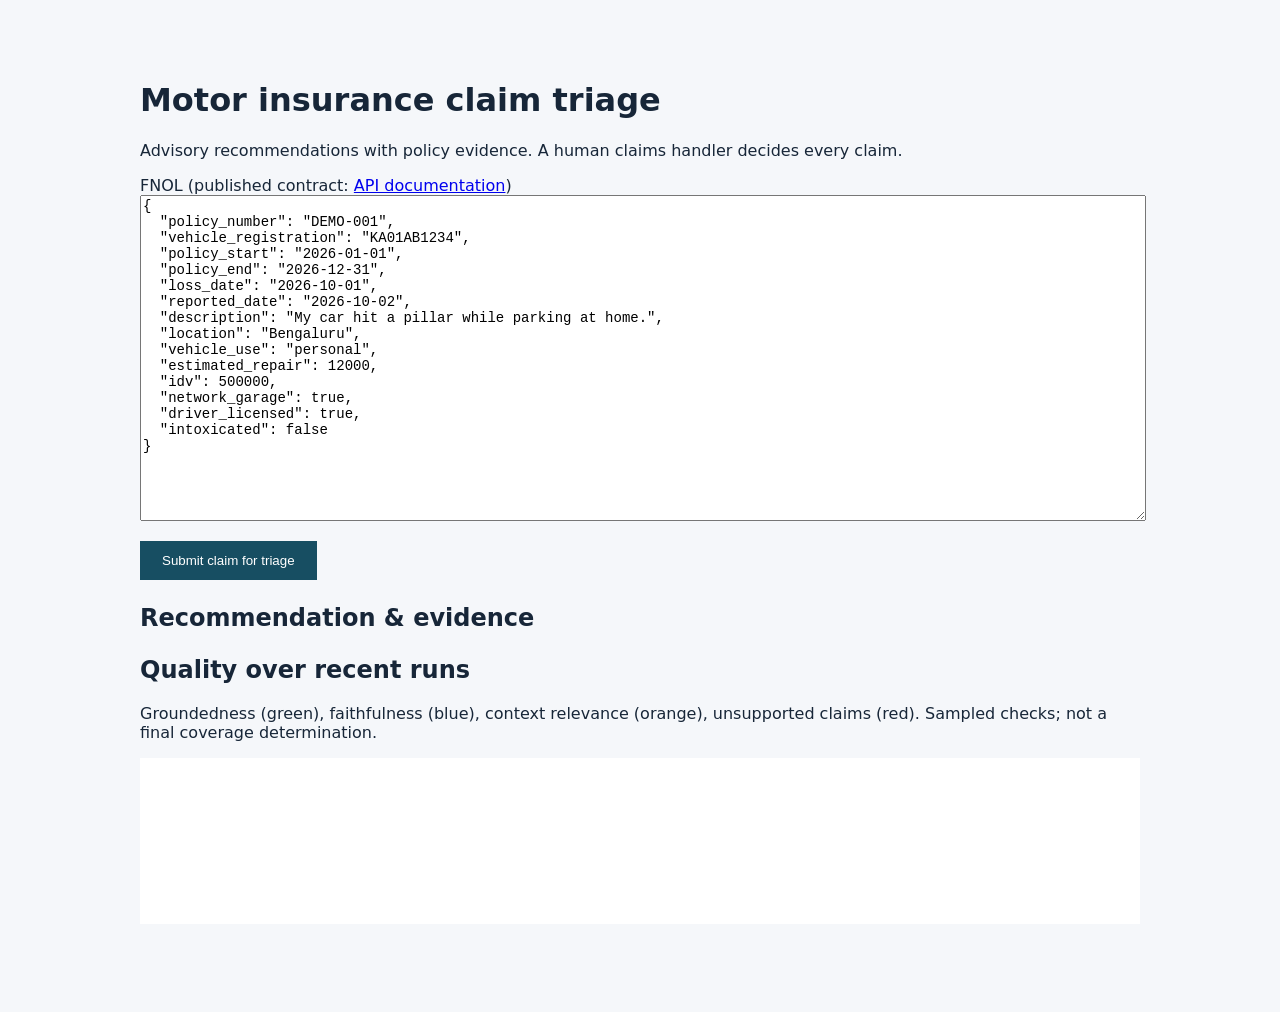
==== frontend/index.html @ d3ce2128 "Implement motor claim triage, independent safety checks and worker readiness" ====
<!doctype html><html lang="en"><meta charset="utf-8"><meta name="viewport" content="width=device-width,initial-scale=1">
<title>Motor claim triage</title><style>body{font:16px system-ui;max-width:1000px;margin:40px auto;background:#f5f7fa;color:#172638;padding:20px}textarea{width:100%;height:320px;font:14px monospace}button{padding:12px 22px;background:#174e62;color:white;border:0;cursor:pointer}pre{white-space:pre-wrap;overflow-wrap:anywhere;background:white;padding:20px}section{margin:24px 0}canvas{background:white;width:100%}</style>
<h1>Motor insurance claim triage</h1><p>Advisory recommendations with policy evidence. A human claims handler decides every claim.</p>
<label for="input">FNOL (published contract: <a href="/docs">API documentation</a>)</label><textarea id="input"></textarea><p><button id="submit">Submit claim for triage</button> <span id="status" role="status"></span></p>
<section><h2>Recommendation & evidence</h2><div id="result"></div></section><section><h2>Quality over recent runs</h2><p>Groundedness (green), faithfulness (blue), context relevance (orange), unsupported claims (red). Sampled checks; not a final coverage determination.</p><canvas id="chart" width="900" height="150"></canvas><p id="feedbackStats"></p></section>
<script>
const $=x=>document.getElementById(x);let current;
$('input').value=JSON.stringify({policy_number:'DEMO-001',vehicle_registration:'KA01AB1234',policy_start:'2026-01-01',policy_end:'2026-12-31',loss_date:'2026-10-01',reported_date:'2026-10-02',description:'My car hit a pillar while parking at home.',location:'Bengaluru',vehicle_use:'personal',estimated_repair:12000,idv:500000,network_garage:true,driver_licensed:true,intoxicated:false},null,2);
function text(tag,value,parent){let node=document.createElement(tag);node.textContent=value;parent.append(node);return node}
async function refresh(){try{let data=await(await fetch('/quality')).json();let c=$('chart').getContext('2d');c.clearRect(0,0,900,150);for(let [key,color] of [['groundedness','#168570'],['faithfulness','#245bb0'],['context_relevance','#c87438'],['hallucination_rate','#be3b46']]){c.beginPath();c.strokeStyle=color;let active=false;data.points.forEach((p,i)=>{let value=p.quality?.[key];if(value==null){active=false;return}let x=15+i*870/Math.max(1,data.points.length-1),y=140-Math.max(0,Math.min(1,value))*125;if(active)c.lineTo(x,y);else c.moveTo(x,y);c.fillStyle=color;c.fillRect(x-2,y-2,4,4);active=true});c.stroke()}$('feedbackStats').textContent=`Feedback: ${data.satisfactory}/${data.feedback_count} satisfactory. ${data.points.filter(p=>p.quality?.sampled).length} runs sampled for independent quality checks.`}catch(e){}}
function render(result){let root=$('result');root.replaceChildren();text('h3',result.coverage_position+' | '+result.queue,root);text('p',result.reason,root);text('p',result.escalation||'Human review required',root);result.citations.forEach(c=>{text('h4',`${c.document}, PDF page ${c.page} (${c.clause_id})`,root);text('blockquote',c.quote,root)});text('p',`Verified: ${result.verified}; prompt ${result.prompt_version}`,root);let a=text('a','Inspect complete run trace',root);a.href='/runs/'+current+'/trace';let b=text('button','Mark satisfactory',root);b.onclick=()=>sendFeedback(true);let d=text('button','Needs improvement',root);d.onclick=()=>sendFeedback(false)}
async function sendFeedback(satisfactory){let reason=prompt('Reason (at least three characters)');if(!reason)return;let r=await fetch('/runs/'+current+'/feedback',{method:'POST',headers:{'Content-Type':'application/json'},body:JSON.stringify({satisfactory,reason})});$('status').textContent=r.ok?'Feedback saved':'Feedback rejected';refresh()}
$('submit').onclick=async()=>{let button=$('submit');button.disabled=true;try{let body=JSON.parse($('input').value);let response=await fetch('/runs',{method:'POST',headers:{'Content-Type':'application/json'},body:JSON.stringify(body)});let run=await response.json();if(!response.ok)throw Error(JSON.stringify(run));current=run.run_id;for(let i=0;i<300;i++){let item=await(await fetch(run.poll_path)).json();$('status').textContent=item.status+' | '+current;if(['completed','escalated'].includes(item.status)){render(item.result);refresh();return}await new Promise(r=>setTimeout(r,700))}throw Error('Polling timed out; inspect run status later.')}catch(e){$('status').textContent=e.message}finally{button.disabled=false}};refresh();setInterval(refresh,10000);
</script></html>
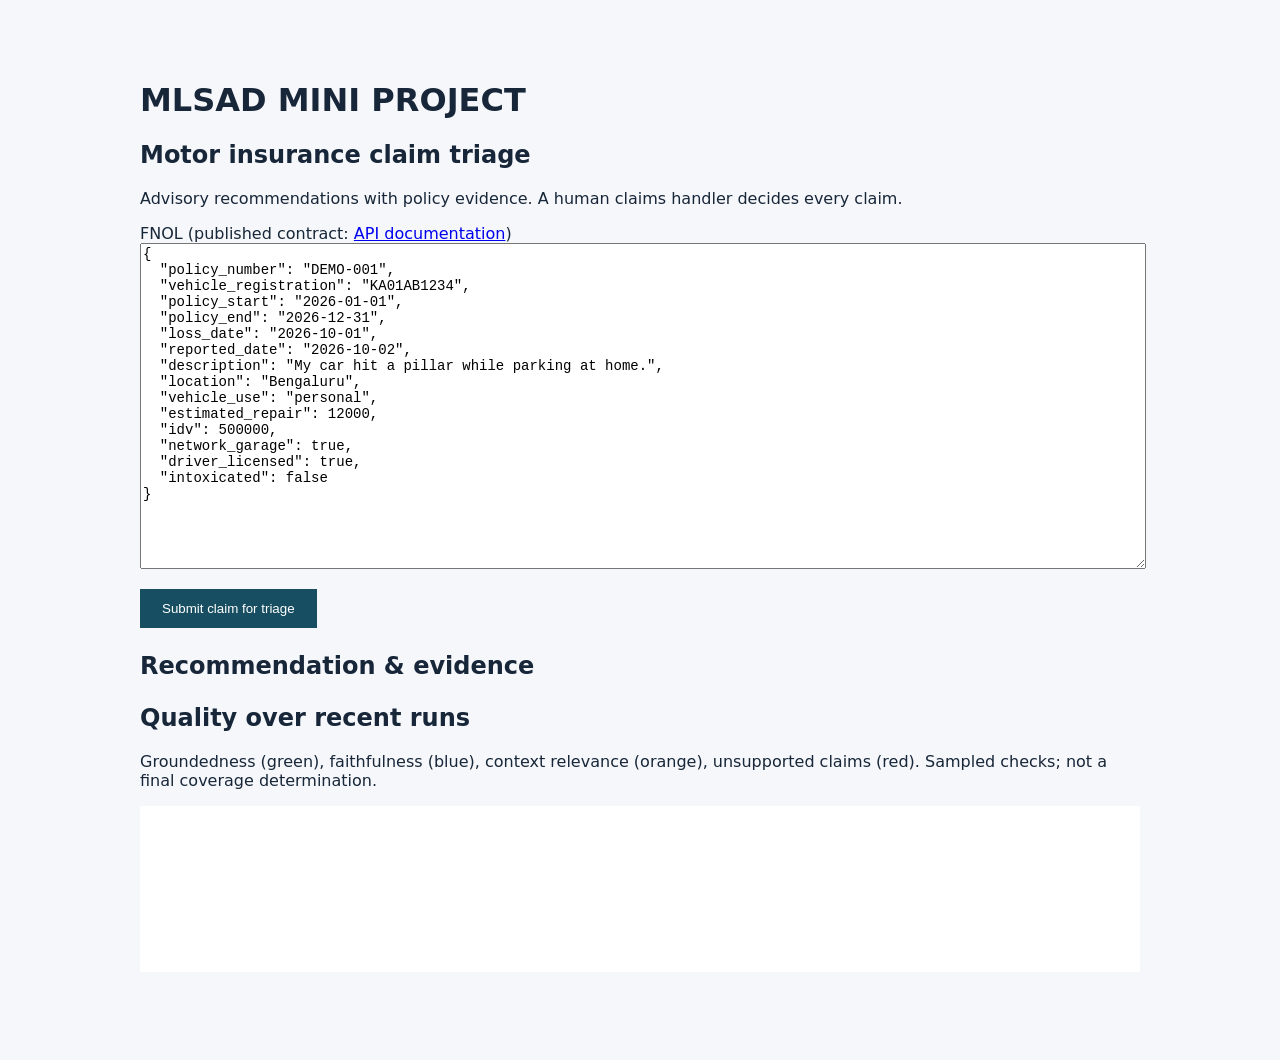
==== commit b2b643c1: "Refine planner v3 and preserve complete clauses for independent NLI" ====
--- a/frontend/index.html
+++ b/frontend/index.html
@@ -1,10 +1,11 @@
 <!doctype html><html lang="en"><meta charset="utf-8"><meta name="viewport" content="width=device-width,initial-scale=1">
-<title>Motor claim triage</title><style>body{font:16px system-ui;max-width:1000px;margin:40px auto;background:#f5f7fa;color:#172638;padding:20px}textarea{width:100%;height:320px;font:14px monospace}button{padding:12px 22px;background:#174e62;color:white;border:0;cursor:pointer}pre{white-space:pre-wrap;overflow-wrap:anywhere;background:white;padding:20px}section{margin:24px 0}canvas{background:white;width:100%}</style>
-<h1>Motor insurance claim triage</h1><p>Advisory recommendations with policy evidence. A human claims handler decides every claim.</p>
+<title>MLSAD MINI PROJECT - Motor claim triage</title><style>body{font:16px system-ui;max-width:1000px;margin:40px auto;background:#f5f7fa;color:#172638;padding:20px}textarea{width:100%;height:320px;font:14px monospace}button{padding:12px 22px;background:#174e62;color:white;border:0;cursor:pointer}pre{white-space:pre-wrap;overflow-wrap:anywhere;background:white;padding:20px}section{margin:24px 0}canvas{background:white;width:100%}</style>
+<h1>MLSAD MINI PROJECT</h1><h2>Motor insurance claim triage</h2><p>Advisory recommendations with policy evidence. A human claims handler decides every claim.</p><p id="mode"></p>
 <label for="input">FNOL (published contract: <a href="/docs">API documentation</a>)</label><textarea id="input"></textarea><p><button id="submit">Submit claim for triage</button> <span id="status" role="status"></span></p>
 <section><h2>Recommendation & evidence</h2><div id="result"></div></section><section><h2>Quality over recent runs</h2><p>Groundedness (green), faithfulness (blue), context relevance (orange), unsupported claims (red). Sampled checks; not a final coverage determination.</p><canvas id="chart" width="900" height="150"></canvas><p id="feedbackStats"></p></section>
 <script>
 const $=x=>document.getElementById(x);let current;
+fetch('/health').then(r=>r.json()).then(s=>$('mode').textContent=s.planner_mode==='live'?'Real local-model planner active':'Deterministic model stub active for system testing');
 $('input').value=JSON.stringify({policy_number:'DEMO-001',vehicle_registration:'KA01AB1234',policy_start:'2026-01-01',policy_end:'2026-12-31',loss_date:'2026-10-01',reported_date:'2026-10-02',description:'My car hit a pillar while parking at home.',location:'Bengaluru',vehicle_use:'personal',estimated_repair:12000,idv:500000,network_garage:true,driver_licensed:true,intoxicated:false},null,2);
 function text(tag,value,parent){let node=document.createElement(tag);node.textContent=value;parent.append(node);return node}
 async function refresh(){try{let data=await(await fetch('/quality')).json();let c=$('chart').getContext('2d');c.clearRect(0,0,900,150);for(let [key,color] of [['groundedness','#168570'],['faithfulness','#245bb0'],['context_relevance','#c87438'],['hallucination_rate','#be3b46']]){c.beginPath();c.strokeStyle=color;let active=false;data.points.forEach((p,i)=>{let value=p.quality?.[key];if(value==null){active=false;return}let x=15+i*870/Math.max(1,data.points.length-1),y=140-Math.max(0,Math.min(1,value))*125;if(active)c.lineTo(x,y);else c.moveTo(x,y);c.fillStyle=color;c.fillRect(x-2,y-2,4,4);active=true});c.stroke()}$('feedbackStats').textContent=`Feedback: ${data.satisfactory}/${data.feedback_count} satisfactory. ${data.points.filter(p=>p.quality?.sampled).length} runs sampled for independent quality checks.`}catch(e){}}
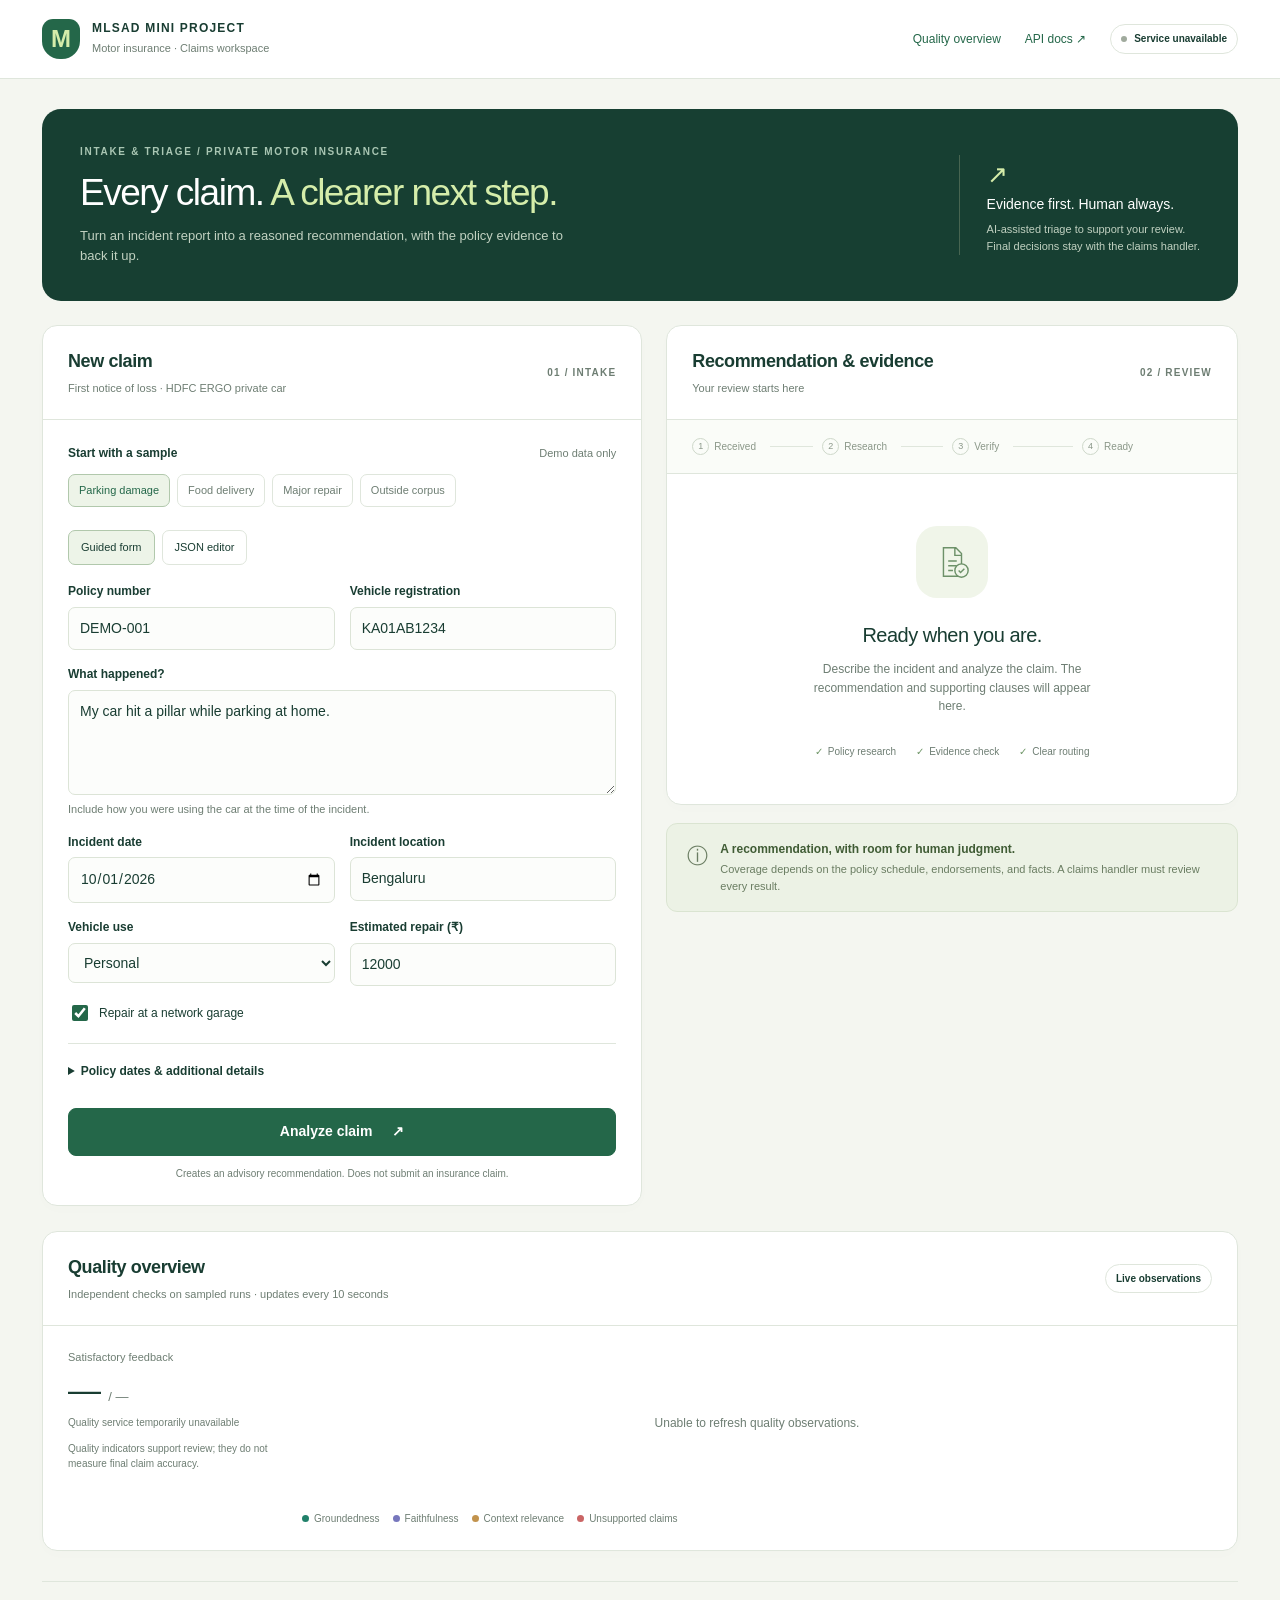
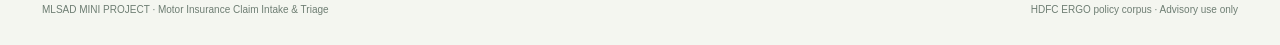
==== commit c8e65396: "Redesign claims workspace with guided intake and evidence review" ====
--- a/frontend/index.html
+++ b/frontend/index.html
@@ -1,15 +1,40 @@
-<!doctype html><html lang="en"><meta charset="utf-8"><meta name="viewport" content="width=device-width,initial-scale=1">
-<title>MLSAD MINI PROJECT - Motor claim triage</title><style>body{font:16px system-ui;max-width:1000px;margin:40px auto;background:#f5f7fa;color:#172638;padding:20px}textarea{width:100%;height:320px;font:14px monospace}button{padding:12px 22px;background:#174e62;color:white;border:0;cursor:pointer}pre{white-space:pre-wrap;overflow-wrap:anywhere;background:white;padding:20px}section{margin:24px 0}canvas{background:white;width:100%}</style>
-<h1>MLSAD MINI PROJECT</h1><h2>Motor insurance claim triage</h2><p>Advisory recommendations with policy evidence. A human claims handler decides every claim.</p><p id="mode"></p>
-<label for="input">FNOL (published contract: <a href="/docs">API documentation</a>)</label><textarea id="input"></textarea><p><button id="submit">Submit claim for triage</button> <span id="status" role="status"></span></p>
-<section><h2>Recommendation & evidence</h2><div id="result"></div></section><section><h2>Quality over recent runs</h2><p>Groundedness (green), faithfulness (blue), context relevance (orange), unsupported claims (red). Sampled checks; not a final coverage determination.</p><canvas id="chart" width="900" height="150"></canvas><p id="feedbackStats"></p></section>
+<!doctype html>
+<html lang="en"><head><meta charset="utf-8"><meta name="viewport" content="width=device-width,initial-scale=1"><title>Claims workspace · MLSAD MINI PROJECT</title>
+<style>
+:root{--ink:#193d32;--muted:#6e7e73;--line:#dfe6dc;--green:#246749;--paper:#f4f6f0;--lime:#d5edaa}*{box-sizing:border-box}body{margin:0;background:var(--paper);color:var(--ink);font:14px/1.55 'Segoe UI',Arial,sans-serif}button,input,select,textarea{font:inherit}button,a,input,select,textarea,summary{outline-offset:4px}button{cursor:pointer}button:disabled{cursor:wait;opacity:.6}a{color:var(--green)}[hidden]{display:none!important}.shell{max-width:1420px;margin:auto;padding:0 42px}header{background:white;border-bottom:1px solid var(--line)}.topbar{height:78px;display:flex;align-items:center;justify-content:space-between;gap:18px}.brand{display:flex;align-items:center;gap:12px;text-decoration:none;color:var(--ink)}.mark{height:40px;width:38px;border-radius:11px 11px 18px 18px;background:var(--green);color:var(--lime);display:grid;place-items:center;font-size:24px;font-weight:700}.brand strong{display:block;letter-spacing:1.2px;font-size:12px}.brand small{font-size:11px;color:var(--muted)}nav{display:flex;gap:24px;align-items:center}nav a{text-decoration:none;font-size:12px}.badge{display:inline-flex;align-items:center;gap:7px;padding:6px 10px;border:1px solid var(--line);border-radius:30px;font-size:10px;font-weight:600;white-space:nowrap}.dot{width:6px;height:6px;border-radius:50%;background:#a0aa9d}.online .dot{background:#2b9167;box-shadow:0 0 0 3px #e7f3e5}.hero{background:#173f32;color:white;padding:35px 38px;border-radius:19px;margin:30px 0 24px;display:flex;justify-content:space-between;gap:24px}.eyebrow{font-size:10px;font-weight:600;letter-spacing:1.7px;color:#a9c6b3;text-transform:uppercase}.hero h1{font-size:37px;font-weight:500;line-height:1.15;letter-spacing:-1.5px;margin:12px 0}.hero h1 em{font-style:normal;color:var(--lime)}.hero p{max-width:500px;font-size:13px;color:#c1d1c1;margin:0}.hero-note{border-left:1px solid #476551;padding-left:27px;align-self:center;max-width:250px}.hero-note span{font-size:25px;color:var(--lime);display:block}.hero-note strong{font-weight:500}.hero-note p{font-size:11px;margin-top:6px}.workspace{display:grid;grid-template-columns:minmax(0,1.05fr) minmax(0,1fr);gap:24px;align-items:start}.card{border:1px solid var(--line);background:#fff;border-radius:15px;overflow:hidden;box-shadow:0 4px 15px #173f3203}.card-head{padding:22px 25px;display:flex;justify-content:space-between;align-items:center;gap:12px;border-bottom:1px solid var(--line)}h2{font-size:18px;letter-spacing:-.4px;font-weight:600;margin:0}.card-head p{font-size:11px;color:var(--muted);margin:4px 0 0}.step-label{font-size:10px;color:var(--muted);letter-spacing:1.2px;font-weight:600;white-space:nowrap}.body{padding:24px 25px}.label-row{display:flex;justify-content:space-between;gap:10px;align-items:center;font-size:12px;margin-bottom:11px}.label-row span,.helper{font-size:11px;color:var(--muted)}.samples{display:flex;flex-wrap:wrap;gap:7px;margin-bottom:23px}.chip{font-size:11px;border:1px solid var(--line);background:#fff;color:var(--muted);border-radius:7px;padding:7px 10px}.chip:hover,.chip[aria-pressed=true]{color:var(--green);background:#edf4e8;border-color:#b1c8ac}.modes{display:flex;gap:7px;margin-bottom:17px}.secondary{padding:8px 12px;font-size:11px;border:1px solid var(--line);background:white;color:var(--ink);border-radius:7px}.secondary:hover,.secondary[aria-pressed=true]{background:#edf4e8;border-color:#b1c8ac}.grid{display:grid;grid-template-columns:1fr 1fr;gap:15px}.field{display:flex;flex-direction:column;gap:6px;min-width:0}.full{grid-column:1/-1}.field label{font-size:12px;font-weight:600}.field input,.field textarea,.field select{width:100%;min-width:0;border:1px solid #dce4d7;border-radius:7px;background:#fcfdfb;padding:10px 11px;color:var(--ink)}.field input:focus,.field textarea:focus,.field select:focus{outline:2px solid #d5e6cc;outline-offset:1px;border-color:#75a077}.field textarea{resize:vertical;min-height:105px}.field input[type=number]{appearance:textfield}fieldset{border:0;padding:0;margin:0;min-width:0}fieldset:disabled{opacity:.7}.check{display:flex;align-items:center;gap:8px;font-size:12px;margin-top:16px}.check input{accent-color:var(--green);width:16px;height:16px}.details{border-top:1px solid var(--line);margin-top:19px;padding-top:15px}.details summary{font-size:12px;font-weight:600;cursor:pointer;padding:3px 0}.details[open] summary{margin-bottom:16px}.primary{border:1px solid var(--green);background:var(--green);border-radius:8px;color:white;font-weight:600;padding:12px 18px}.primary:hover{background:#164d34}.submit-row{margin-top:24px}.submit-row button{width:100%;display:flex;align-items:center;justify-content:center;gap:20px}.submit-note{font-size:10px;color:var(--muted);text-align:center;margin:10px 0 0}.right{display:grid;gap:18px}.stages{display:flex;padding:18px 25px;border-bottom:1px solid var(--line);background:#fafcf8}.stage{flex:1;display:flex;align-items:center;gap:5px;font-size:10px;color:#8a9788}.stage:not(:last-child):after{content:'';flex:1;height:1px;background:var(--line);margin:0 9px}.stage i{border:1px solid #ced8ca;border-radius:50%;height:17px;width:17px;font-style:normal;display:grid;place-items:center;font-size:9px;flex-shrink:0}.stage.active{color:var(--green);font-weight:600}.stage.active i{background:var(--green);border-color:var(--green);color:white}.empty{text-align:center;padding:52px 25px 44px}.empty-icon{height:72px;width:72px;background:#f0f5e9;color:#6d9169;border-radius:21px;display:grid;place-items:center;margin:0 auto 22px}.empty-icon svg{height:38px;width:38px}.empty h3{font-size:20px;font-weight:500;letter-spacing:-.5px;margin:0 0 9px}.empty p{font-size:12px;color:var(--muted);max-width:280px;margin:auto}.empty-steps{display:flex;justify-content:center;gap:20px;font-size:10px;color:var(--muted);margin-top:28px}.empty-steps span:before{content:'✓';color:#6e9566;margin-right:5px}.advisory{border:1px solid #dae4d1;background:#ecf2e5;border-radius:11px;padding:16px 20px;display:flex;gap:12px;font-size:11px;color:#6a7d62}.advisory b{display:block;color:#405c35;font-size:12px;margin-bottom:3px}.advisory>span{font-size:21px}.error{margin-top:18px;border:1px solid #e5c9c0;background:#fff5f0;padding:13px;border-radius:8px;color:#9d4436;font-size:12px;overflow-wrap:anywhere}.error ul{padding-left:17px;margin-bottom:0}.progress{background:#f0f5e9;border:1px solid #dce6d1;border-radius:8px;padding:14px;margin-bottom:17px}.progress-top{display:flex;justify-content:space-between;gap:10px;font-size:12px}.progress small{font-size:11px;color:var(--muted);display:block;margin-top:6px}.loader{height:3px;background:#dde7d4;border-radius:5px;margin-top:12px;overflow:hidden}.loader:after{content:'';height:100%;width:35%;display:block;background:var(--green);animation:travel 1.8s ease-in-out infinite}@keyframes travel{from{transform:translateX(-110%)}to{transform:translateX(390%)}}.run-id{font:10px/1.6 Consolas,monospace;color:var(--muted);overflow-wrap:anywhere;margin-bottom:18px}.result-title{display:flex;justify-content:space-between;align-items:center;gap:10px;margin-bottom:16px}.result-title h3{font-size:25px;font-weight:500;letter-spacing:-.9px;margin:0}.pill{font-size:10px;font-weight:600;padding:5px 8px;border-radius:6px;color:#3f7344;background:#ecf5e6;white-space:nowrap}.pill.warning{background:#fff0d9;color:#98611b}.result-summary{font-size:13px;color:var(--muted);margin-bottom:18px}.route{display:flex;justify-content:space-between;align-items:center;background:#f6f9f2;border:1px solid #dce5d6;border-radius:9px;padding:15px 17px;margin-bottom:23px}.route small{font-size:9px;letter-spacing:.9px;color:var(--muted);display:block;margin-bottom:4px}.route strong{font-size:16px;font-weight:600}.route>span{font-size:25px;color:var(--green)}.citation{border:1px solid var(--line);padding:12px 14px;border-radius:8px;margin-top:9px}.citation summary{cursor:pointer;display:flex;gap:10px;align-items:center;list-style:none}.citation summary:after{content:'+';margin-left:auto;color:var(--muted)}.citation[open] summary:after{content:'−'}.page{height:34px;width:29px;flex-shrink:0;background:#f0f4e9;display:grid;place-items:center;border-radius:5px;font-size:12px;color:var(--green)}.source{font-size:11px;font-weight:600;overflow-wrap:anywhere}.source small{display:block;font-size:10px;color:var(--muted);font-weight:400}.citation blockquote{font-size:12px;line-height:1.8;color:#60715b;margin:16px 0 4px;border-left:2px solid #b8cfaa;padding-left:12px}.review-note{border-radius:8px;padding:13px 15px;background:#fff8e9;color:#7b6839;font-size:12px;margin-top:18px}.meta{display:flex;justify-content:space-between;gap:10px;font-size:10px;color:var(--muted);margin:18px 0}.feedback{border-top:1px solid var(--line);padding-top:18px}.feedback h4{font-size:12px;margin:0 0 11px}.options{display:flex;gap:8px;margin-bottom:12px}.feedback textarea{min-height:65px}.feedback .primary{font-size:11px;padding:8px 12px;margin-top:10px}#feedback-message{font-size:12px;margin-top:10px}.quality{margin:25px 0 30px}.quality-body{display:grid;grid-template-columns:210px minmax(0,1fr);gap:24px;padding:23px 25px}.metric-label{font-size:11px;color:var(--muted)}.metric-big{font-size:33px;line-height:1.3;letter-spacing:-1px;margin:3px 0}.metric-big small{font-size:13px;color:var(--muted);letter-spacing:0}.metric-sub{font-size:10px;color:var(--muted)}.chart-wrap{position:relative;min-width:0}canvas{display:block;width:100%;height:150px}.legend{display:flex;flex-wrap:wrap;gap:13px;font-size:10px;color:var(--muted);margin-top:12px}.legend span:before{content:'';display:inline-block;width:7px;height:7px;border-radius:50%;background:var(--c);margin-right:5px}.chart-empty{position:absolute;inset:0 0 30px;display:grid;place-items:center;background:#ffffffe6;font-size:12px;color:var(--muted);text-align:center;padding:20px}footer{border-top:1px solid var(--line);padding:20px 0 28px;display:flex;justify-content:space-between;gap:15px;color:var(--muted);font-size:10px}#input{font:12px/1.65 Consolas,monospace;min-height:450px}#resume{margin-top:12px}@media(min-width:1200px){.right{position:sticky;top:20px}}@media(max-width:900px){.shell{padding:0 24px}.workspace{grid-template-columns:1fr}.hero-note{display:none}.hero{padding:28px}.hero h1{font-size:33px}.quality-body{grid-template-columns:155px minmax(0,1fr)}}@media(max-width:520px){.shell{padding:0 15px}.topbar{height:70px}nav a{display:none}.brand strong{font-size:10px}.brand small{font-size:10px}.badge{font-size:9px}.hero{padding:24px;margin-top:20px}.hero h1{font-size:29px}.hero p{font-size:12px}.card-head,.body{padding:20px}.quality-body{grid-template-columns:1fr;padding:20px}.stages{padding:16px 20px}.empty{padding:35px 20px}.empty-steps{gap:12px}.result-title h3{font-size:22px}footer{flex-direction:column;gap:5px}}@media(prefers-reduced-motion:reduce){*{animation:none!important;transition:none!important}}
+</style></head><body>
+<header><div class="shell topbar"><a class="brand" href="/" aria-label="Claims workspace home"><span class="mark">M</span><span><strong>MLSAD MINI PROJECT</strong><small>Motor insurance · Claims workspace</small></span></a><nav aria-label="Main navigation"><a href="#quality">Quality overview</a><a href="/docs" target="_blank" rel="noopener">API docs ↗</a><span class="badge" id="mode"><span class="dot"></span><span id="mode-text">Connecting…</span></span></nav></div></header>
+<main class="shell"><section class="hero"><div><div class="eyebrow">Intake & triage / Private motor insurance</div><h1>Every claim. <em>A clearer next step.</em></h1><p>Turn an incident report into a reasoned recommendation, with the policy evidence to back it up.</p></div><div class="hero-note"><span>↗</span><strong>Evidence first. Human always.</strong><p>AI-assisted triage to support your review.<br>Final decisions stay with the claims handler.</p></div></section>
+<div class="workspace"><section class="card"><div class="card-head"><div><h2>New claim</h2><p>First notice of loss · HDFC ERGO private car</p></div><span class="step-label">01 / INTAKE</span></div><div class="body"><div class="label-row"><strong>Start with a sample</strong><span>Demo data only</span></div><div class="samples"><button type="button" class="chip" data-sample="parking" aria-pressed="true">Parking damage</button><button type="button" class="chip" data-sample="delivery" aria-pressed="false">Food delivery</button><button type="button" class="chip" data-sample="surveyor" aria-pressed="false">Major repair</button><button type="button" class="chip" data-sample="outside" aria-pressed="false">Outside corpus</button></div><div class="modes" aria-label="Input mode"><button type="button" class="secondary" id="form-mode" aria-pressed="true">Guided form</button><button type="button" class="secondary" id="json-mode" aria-pressed="false">JSON editor</button></div>
+<form id="claim-form"><fieldset id="claim-fields"><div id="guided"><div class="grid" id="main-fields"></div><label class="check"><input id="network_garage" type="checkbox">Repair at a network garage</label><details class="details" id="additional"><summary>Policy dates & additional details</summary><div class="grid" id="additional-fields"></div><label class="check"><input id="third_party_involved" type="checkbox">Third party involved</label><label class="check"><input id="police_report" type="checkbox">Police report available</label></details></div><div id="raw" class="field" hidden><label for="input">Request JSON</label><textarea id="input" spellcheck="false"></textarea><span class="helper">Advanced input follows the <a href="/docs" target="_blank" rel="noopener">published API contract</a>.</span></div></fieldset><div id="error" class="error" role="alert" hidden></div><div class="submit-row"><button class="primary" id="submit" type="submit"><span id="submit-label">Analyze claim</span><span aria-hidden="true">↗</span></button><p class="submit-note">Creates an advisory recommendation. Does not submit an insurance claim.</p></div></form></div></section>
+<div class="right"><section class="card" id="recommendation"><div class="card-head"><div><h2>Recommendation & evidence</h2><p id="result-subtitle">Your review starts here</p></div><span class="step-label">02 / REVIEW</span></div><div class="stages" aria-label="Run progress"><span class="stage"><i>1</i><span>Received</span></span><span class="stage"><i>2</i><span>Research</span></span><span class="stage"><i>3</i><span>Verify</span></span><span class="stage"><i>4</i><span>Ready</span></span></div><div class="body" id="run-panel" hidden><div class="progress" role="status"><div class="progress-top"><strong id="status">Preparing request…</strong><span id="elapsed">0s</span></div><small id="progress-note">The agents will research the policy and check the evidence.</small><div class="loader" id="loader"></div><button class="secondary" id="resume" type="button" hidden>Check run again</button></div><div class="run-id" id="run-id"></div><div id="result"></div></div><div class="empty" id="empty"><div class="empty-icon"><svg viewBox="0 0 40 40" fill="none" aria-hidden="true"><path d="M11 5h13l6 6v24H11zM23 5v8h7M16 19h9M16 24h9M16 29h5" stroke="currentColor" stroke-width="1.5"/><circle cx="30" cy="29" r="7" fill="#f0f5e9" stroke="currentColor" stroke-width="1.5"/><path d="m27 29 2 2 4-4" stroke="currentColor" stroke-width="1.5"/></svg></div><h3>Ready when you are.</h3><p>Describe the incident and analyze the claim. The recommendation and supporting clauses will appear here.</p><div class="empty-steps"><span>Policy research</span><span>Evidence check</span><span>Clear routing</span></div></div></section><aside class="advisory"><span aria-hidden="true">ⓘ</span><div><b>A recommendation, with room for human judgment.</b>Coverage depends on the policy schedule, endorsements, and facts. A claims handler must review every result.</div></aside></div></div>
+<section class="card quality" id="quality"><div class="card-head"><div><h2>Quality overview</h2><p>Independent checks on sampled runs · updates every 10 seconds</p></div><span class="badge">Live observations</span></div><div class="quality-body"><div><div class="metric-label">Satisfactory feedback</div><div class="metric-big" id="feedback-count">— <small>/ —</small></div><div class="metric-sub" id="feedbackStats">Loading recent observations…</div><p class="metric-sub">Quality indicators support review; they do not measure final claim accuracy.</p></div><div class="chart-wrap"><canvas id="chart" width="900" height="160" role="img" aria-label="Recent sampled quality scores from zero to one"></canvas><div class="chart-empty" id="chart-empty">Waiting for scored runs</div><div class="legend"><span style="--c:#21816a">Groundedness</span><span style="--c:#7777bd">Faithfulness</span><span style="--c:#c2934d">Context relevance</span><span style="--c:#ca6565">Unsupported claims</span></div></div></div></section><footer><span>MLSAD MINI PROJECT · Motor Insurance Claim Intake & Triage</span><span>HDFC ERGO policy corpus · Advisory use only</span></footer></main>
 <script>
-const $=x=>document.getElementById(x);let current;
-fetch('/health').then(r=>r.json()).then(s=>$('mode').textContent=s.planner_mode==='live'?'Real local-model planner active':'Deterministic model stub active for system testing');
-$('input').value=JSON.stringify({policy_number:'DEMO-001',vehicle_registration:'KA01AB1234',policy_start:'2026-01-01',policy_end:'2026-12-31',loss_date:'2026-10-01',reported_date:'2026-10-02',description:'My car hit a pillar while parking at home.',location:'Bengaluru',vehicle_use:'personal',estimated_repair:12000,idv:500000,network_garage:true,driver_licensed:true,intoxicated:false},null,2);
-function text(tag,value,parent){let node=document.createElement(tag);node.textContent=value;parent.append(node);return node}
-async function refresh(){try{let data=await(await fetch('/quality')).json();let c=$('chart').getContext('2d');c.clearRect(0,0,900,150);for(let [key,color] of [['groundedness','#168570'],['faithfulness','#245bb0'],['context_relevance','#c87438'],['hallucination_rate','#be3b46']]){c.beginPath();c.strokeStyle=color;let active=false;data.points.forEach((p,i)=>{let value=p.quality?.[key];if(value==null){active=false;return}let x=15+i*870/Math.max(1,data.points.length-1),y=140-Math.max(0,Math.min(1,value))*125;if(active)c.lineTo(x,y);else c.moveTo(x,y);c.fillStyle=color;c.fillRect(x-2,y-2,4,4);active=true});c.stroke()}$('feedbackStats').textContent=`Feedback: ${data.satisfactory}/${data.feedback_count} satisfactory. ${data.points.filter(p=>p.quality?.sampled).length} runs sampled for independent quality checks.`}catch(e){}}
-function render(result){let root=$('result');root.replaceChildren();text('h3',result.coverage_position+' | '+result.queue,root);text('p',result.reason,root);text('p',result.escalation||'Human review required',root);result.citations.forEach(c=>{text('h4',`${c.document}, PDF page ${c.page} (${c.clause_id})`,root);text('blockquote',c.quote,root)});text('p',`Verified: ${result.verified}; prompt ${result.prompt_version}`,root);let a=text('a','Inspect complete run trace',root);a.href='/runs/'+current+'/trace';let b=text('button','Mark satisfactory',root);b.onclick=()=>sendFeedback(true);let d=text('button','Needs improvement',root);d.onclick=()=>sendFeedback(false)}
-async function sendFeedback(satisfactory){let reason=prompt('Reason (at least three characters)');if(!reason)return;let r=await fetch('/runs/'+current+'/feedback',{method:'POST',headers:{'Content-Type':'application/json'},body:JSON.stringify({satisfactory,reason})});$('status').textContent=r.ok?'Feedback saved':'Feedback rejected';refresh()}
-$('submit').onclick=async()=>{let button=$('submit');button.disabled=true;try{let body=JSON.parse($('input').value);let response=await fetch('/runs',{method:'POST',headers:{'Content-Type':'application/json'},body:JSON.stringify(body)});let run=await response.json();if(!response.ok)throw Error(JSON.stringify(run));current=run.run_id;for(let i=0;i<300;i++){let item=await(await fetch(run.poll_path)).json();$('status').textContent=item.status+' | '+current;if(['completed','escalated'].includes(item.status)){render(item.result);refresh();return}await new Promise(r=>setTimeout(r,700))}throw Error('Polling timed out; inspect run status later.')}catch(e){$('status').textContent=e.message}finally{button.disabled=false}};refresh();setInterval(refresh,10000);
-</script></html>
+const $=id=>document.getElementById(id);let current=null,pollPath=null,jsonMode=false,started=0,timer=null,polling=false,extra={};
+const base={policy_number:'DEMO-001',vehicle_registration:'KA01AB1234',policy_start:'2026-01-01',policy_end:'2026-12-31',loss_date:'2026-10-01',reported_date:'2026-10-02',description:'My car hit a pillar while parking at home.',location:'Bengaluru',vehicle_use:'personal',estimated_repair:12000,idv:500000,network_garage:true,driver_licensed:true,intoxicated:false,third_party_involved:false,police_report:false,insurer:'HDFC ERGO',country:'India'};
+const fields=Object.keys(base),booleans=['network_garage','third_party_involved','police_report'];
+function node(tag,value,parent,cls){const n=document.createElement(tag);if(value!=null)n.textContent=value;if(cls)n.className=cls;parent.append(n);return n}
+const definitions=[['policy_number','Policy number','text',3,60],['vehicle_registration','Vehicle registration','text',4,20],['description','What happened?','textarea',12,4000],['loss_date','Incident date','date'],['location','Incident location','text',2,200],['vehicle_use','Vehicle use',['personal:Personal','commute:Commuting','business:Business','delivery:Food / goods delivery','hire_reward:Hire or reward','unknown:Unknown']],['estimated_repair','Estimated repair (₹)','number',0,100000000],['policy_start','Policy starts','date'],['policy_end','Policy ends','date'],['reported_date','Reported date','date'],['idv','Insured declared value (₹)','number',.01,100000000],['driver_licensed','Valid driving licence?',['true:Yes','false:No','null:Unknown']],['intoxicated','Alcohol / drug involvement?',['false:No','true:Yes','null:Unknown']],['insurer','Insurer','text',1,100],['country','Country','text',1,60]];
+for(const [i,d] of definitions.entries()){const [id,title,type,min,max]=d;const parent=node('div',null,$(i<7?'main-fields':'additional-fields'),'field'+(id==='description'?' full':''));node('label',title,parent).htmlFor=id;const input=node(Array.isArray(type)?'select':type==='textarea'?'textarea':'input',null,parent);input.id=id;if(Array.isArray(type)){type.forEach(o=>{const [value,label]=o.split(':');node('option',label,input).value=value})}else{if(type!=='textarea')input.type=type;input.required=true;if(min!=null){if(type==='number'){input.min=min;input.max=max;input.step='0.01'}else{input.minLength=min;input.maxLength=max}}}if(id==='description')node('span','Include how you were using the car at the time of the incident.',parent,'helper')}
+function fill(data){extra={...data};fields.forEach(k=>{const v=data[k]??(['driver_licensed','intoxicated'].includes(k)?null:base[k]);if(booleans.includes(k))$(k).checked=!!v;else $(k).value=String(v)});$('input').value=JSON.stringify(data,null,2)}
+function collect(){const b={...extra};fields.forEach(k=>b[k]=booleans.includes(k)?$(k).checked:['idv','estimated_repair'].includes(k)?Number($(k).value):['driver_licensed','intoxicated'].includes(k)?JSON.parse($(k).value):$(k).value);return b}
+function error(message,details=[]){$('error').replaceChildren();node('strong',message,$('error'));if(details.length){const ul=node('ul',null,$('error'));details.forEach(x=>node('li',x,ul))}$('error').hidden=false}
+function readable(data){const d=data.detail??data;if(Array.isArray(d))return d.map(e=>`${(e.loc||[]).filter(x=>x!=='body').join(' · ')}: ${e.msg}`);if(d.errors)return d.errors.map(e=>`${(e.loc||[]).filter(x=>x!=='body').join(' · ')||'Request'}: ${e.msg}`);if(typeof d==='string')return[d];return[d.reason?.replaceAll('_',' ')||'The request could not be accepted.',d.quarantine_id?'Quarantine reference: '+d.quarantine_id:''].filter(Boolean)}
+function setMode(raw){if(!raw&&jsonMode){try{const b=JSON.parse($('input').value);if(!b||typeof b!=='object'||Array.isArray(b))throw Error('Use a JSON object.');fill(b)}catch(e){error('Check your JSON before switching.',[e.message]);return}}else if(raw&&!jsonMode)$('input').value=JSON.stringify(collect(),null,2);jsonMode=raw;$('guided').hidden=raw;$('raw').hidden=!raw;fields.forEach(k=>$(k).disabled=raw);$('form-mode').setAttribute('aria-pressed',!raw);$('json-mode').setAttribute('aria-pressed',raw);$('error').hidden=true}
+$('form-mode').onclick=()=>setMode(false);$('json-mode').onclick=()=>setMode(true);
+$('claim-form').addEventListener('invalid',e=>{const d=e.target.closest('details');if(d)d.open=true},true);
+document.querySelectorAll('[data-sample]').forEach(btn=>btn.onclick=()=>{const b={...base};if(btn.dataset.sample==='delivery')Object.assign(b,{description:'I was making a food delivery run in my own car when the accident happened.',vehicle_use:'delivery'});if(btn.dataset.sample==='surveyor')Object.assign(b,{description:'My car collided with a pillar and the front bodywork needs major repairs.',estimated_repair:65000});if(btn.dataset.sample==='outside')b.insurer='Other insurer';fill(b);document.querySelectorAll('[data-sample]').forEach(x=>x.setAttribute('aria-pressed',x===btn));$('error').hidden=true});
+$('claim-form').addEventListener('input',()=>document.querySelectorAll('[data-sample]').forEach(x=>x.setAttribute('aria-pressed','false')));
+async function health(){try{const r=await fetch('/health');if(!r.ok)throw Error();const d=await r.json();$('mode').classList.add('online');$('mode-text').textContent=d.planner_mode==='live'?'Local model online':'Test mode online'}catch(e){$('mode').classList.remove('online');$('mode-text').textContent='Service unavailable'}}
+function stages(status){const index={queued:0,analyzing:1,verifying:2,completed:3,escalated:3}[status]??0;document.querySelectorAll('.stage').forEach((n,i)=>{n.classList.toggle('active',i<=index);if(i===3)n.querySelector('span').textContent=status==='escalated'?'Review':'Ready'})}
+function busy(active){$('submit').disabled=active;$('claim-fields').disabled=active;document.querySelectorAll('.samples button,.modes button').forEach(b=>b.disabled=active);$('submit-label').textContent=active?'Analysis in progress…':'Analyze claim'}
+function render(result){const root=$('result');root.replaceChildren();const top=node('div',null,root,'result-title');node('h3',({potentially_covered:'Potentially covered',coverage_concern:'Coverage concern',insufficient_evidence:'Human review needed'})[result.coverage_position]||'Review needed',top);node('span',result.verified?'Evidence verified':'Review required',top,'pill'+(result.verified?'':' warning'));node('p',result.reason,root,'result-summary');const route=node('div',null,root,'route');const left=node('div',null,route);node('small','RECOMMENDED QUEUE',left);node('strong',({'fast-track':'Fast-track repair','surveyor assignment':'Surveyor assignment',investigation:'Investigation'})[result.queue]||result.queue,left);node('span','↗',route);
+const citations=result.citations||[],title=node('div',null,root,'label-row');node('strong','Supporting policy evidence',title);node('span',citations.length+' cited passages',title);if(!citations.length)node('p','No verified policy evidence is available. Please refer to a claims handler.',root,'helper');citations.forEach(c=>{const d=node('details',null,root,'citation'),sum=node('summary',null,d);node('span',String(c.page),sum,'page');const t=node('span',c.document.replaceAll('_',' '),sum,'source');node('small','PDF page '+c.page+' · '+c.clause_id,t);node('blockquote',c.quote,d)});
+node('div',result.escalation||'A claims handler must review the policy schedule and facts before any decision.',root,'review-note');if(result.limitations?.length){const d=node('details',null,root,'details');node('summary','Limitations & review notes',d);const ul=node('ul',null,d,'helper');result.limitations.forEach(x=>node('li',x,ul))}const meta=node('div',null,root,'meta');node('span','Prompt '+result.prompt_version+' · '+(result.classification||'').replaceAll('_',' '),meta);const trace=node('a','View run trace ↗',meta);trace.href='/runs/'+encodeURIComponent(current)+'/trace';trace.target='_blank';trace.rel='noopener';
+const f=node('form',null,root,'feedback');node('h4','Was this recommendation helpful?',f);let choice=null;const opts=node('div',null,f,'options');for(const [label,value] of [['Yes, satisfactory',true],['Needs improvement',false]]){const b=node('button',label,opts,'secondary');b.type='button';b.setAttribute('aria-pressed','false');b.onclick=()=>{choice=value;opts.querySelectorAll('button').forEach(x=>x.setAttribute('aria-pressed',x===b))}}const field=node('div',null,f,'field');node('label','Tell us why',field).htmlFor='feedback-reason';const input=node('textarea',null,field);input.id='feedback-reason';input.required=true;input.minLength=3;input.maxLength=1000;input.placeholder='What worked, or what needs a closer look?';const save=node('button','Save feedback',f,'primary');save.type='submit';const msg=node('div',null,f);msg.id='feedback-message';msg.setAttribute('role','status');const run=current;f.onsubmit=async e=>{e.preventDefault();if(choice===null){msg.textContent='Choose a feedback option first.';return}save.disabled=true;try{const res=await fetch('/runs/'+encodeURIComponent(run)+'/feedback',{method:'POST',headers:{'Content-Type':'application/json'},body:JSON.stringify({satisfactory:choice,reason:input.value})});if(!res.ok)throw Error(readable(await res.json()).join(' '));msg.textContent='Thank you. Your feedback has been saved.';save.textContent='Feedback saved';opts.querySelectorAll('button').forEach(b=>b.disabled=true);input.disabled=true;refresh()}catch(e){msg.textContent=e.message;save.disabled=false}}}
+async function poll(){if(polling)return;polling=true;busy(true);$('resume').hidden=true;$('loader').hidden=false;timer=setInterval(()=>$('elapsed').textContent=Math.round((Date.now()-started)/1000)+'s',1000);try{for(let i=0;i<300;i++){const response=await fetch(pollPath);if(!response.ok)throw Error('Unable to fetch this run. Use Check run again to resume.');const item=await response.json();stages(item.status);$('status').textContent=({queued:'Waiting for an available agent',analyzing:'Researching the policy',verifying:'Verifying policy evidence',completed:'Recommendation ready',escalated:'A human review is needed'})[item.status]||item.status;if(['completed','escalated'].includes(item.status)){$('progress-note').textContent=item.status==='completed'?'Research and verification finished. Review the evidence below.':'The system has deferred to a human claims handler.';$('loader').hidden=true;render(item.result);$('result-subtitle').textContent='Review the recommendation and its sources';refresh();return}await new Promise(r=>setTimeout(r,1000))}throw Error('This run is taking longer than expected. Check again without submitting a duplicate.')}catch(e){$('status').textContent='Status check paused';$('progress-note').textContent=e.message;$('resume').hidden=false;$('loader').hidden=true}finally{clearInterval(timer);polling=false;busy(false)}}
+$('resume').onclick=poll;
+$('claim-form').onsubmit=async e=>{e.preventDefault();$('error').hidden=true;let body;try{body=jsonMode?JSON.parse($('input').value):collect()}catch(e){error('The JSON could not be read.',[e.message]);return}busy(true);try{const response=await fetch('/runs',{method:'POST',headers:{'Content-Type':'application/json'},body:JSON.stringify(body)});const run=await response.json();if(!response.ok){error(response.status===422?'Please review this request.':response.status===429?'Too many requests. Try again in a minute.':'The service could not accept this request.',readable(run));busy(false);return}current=run.run_id;pollPath=run.poll_path;started=Date.now();$('result').replaceChildren();$('empty').hidden=true;$('run-panel').hidden=false;$('run-id').textContent='RUN '+current;$('status').textContent='Request received';$('elapsed').textContent='0s';$('progress-note').textContent='The agents are researching the policy and checking the evidence.';if(matchMedia('(max-width:900px)').matches)$('recommendation').scrollIntoView({behavior:matchMedia('(prefers-reduced-motion:reduce)').matches?'auto':'smooth',block:'start'});await poll()}catch(e){error('Connection interrupted.',['Check the service before creating another request.']);busy(false)}};
+async function refresh(){try{const res=await fetch('/quality');if(!res.ok)throw Error();const data=await res.json();$('feedback-count').replaceChildren();node('span',String(data.satisfactory),$('feedback-count'));node('small',' / '+data.feedback_count,$('feedback-count'));const sampled=data.points.filter(p=>p.quality?.sampled).length;$('feedbackStats').textContent=sampled+' recent runs sampled for quality checks';const canvas=$('chart'),c=canvas.getContext('2d');c.clearRect(0,0,900,160);c.font='11px Segoe UI';for(let i=0;i<=4;i++){const y=10+i*32;c.strokeStyle='#e7ece3';c.beginPath();c.moveTo(32,y);c.lineTo(890,y);c.stroke();c.fillStyle='#83917c';c.fillText((1-i*.25).toFixed(2),0,y+4)}let any=false;for(const [key,color] of [['groundedness','#21816a'],['faithfulness','#7777bd'],['context_relevance','#c2934d'],['hallucination_rate','#ca6565']]){c.beginPath();c.strokeStyle=color;c.lineWidth=2;let active=false;data.points.forEach((p,i)=>{const v=p.quality?.[key];if(v==null||!Number.isFinite(v)){active=false;return}any=true;const x=40+i*840/Math.max(1,data.points.length-1),y=138-Math.max(0,Math.min(1,v))*128;if(active)c.lineTo(x,y);else c.moveTo(x,y);active=true;c.fillStyle=color;c.fillRect(x-2,y-2,4,4)});c.stroke()}$('chart-empty').hidden=any;$('chart-empty').textContent='Scores will appear after a sampled run completes.';canvas.setAttribute('aria-label',sampled+' recent runs sampled. Groundedness, faithfulness, context relevance and unsupported-claim scores plotted from zero to one.')}catch(e){$('feedbackStats').textContent='Quality service temporarily unavailable';$('chart-empty').hidden=false;$('chart-empty').textContent='Unable to refresh quality observations.'}}
+fill(base);health();refresh();setInterval(refresh,10000);setInterval(health,30000);
+</script></body></html>
